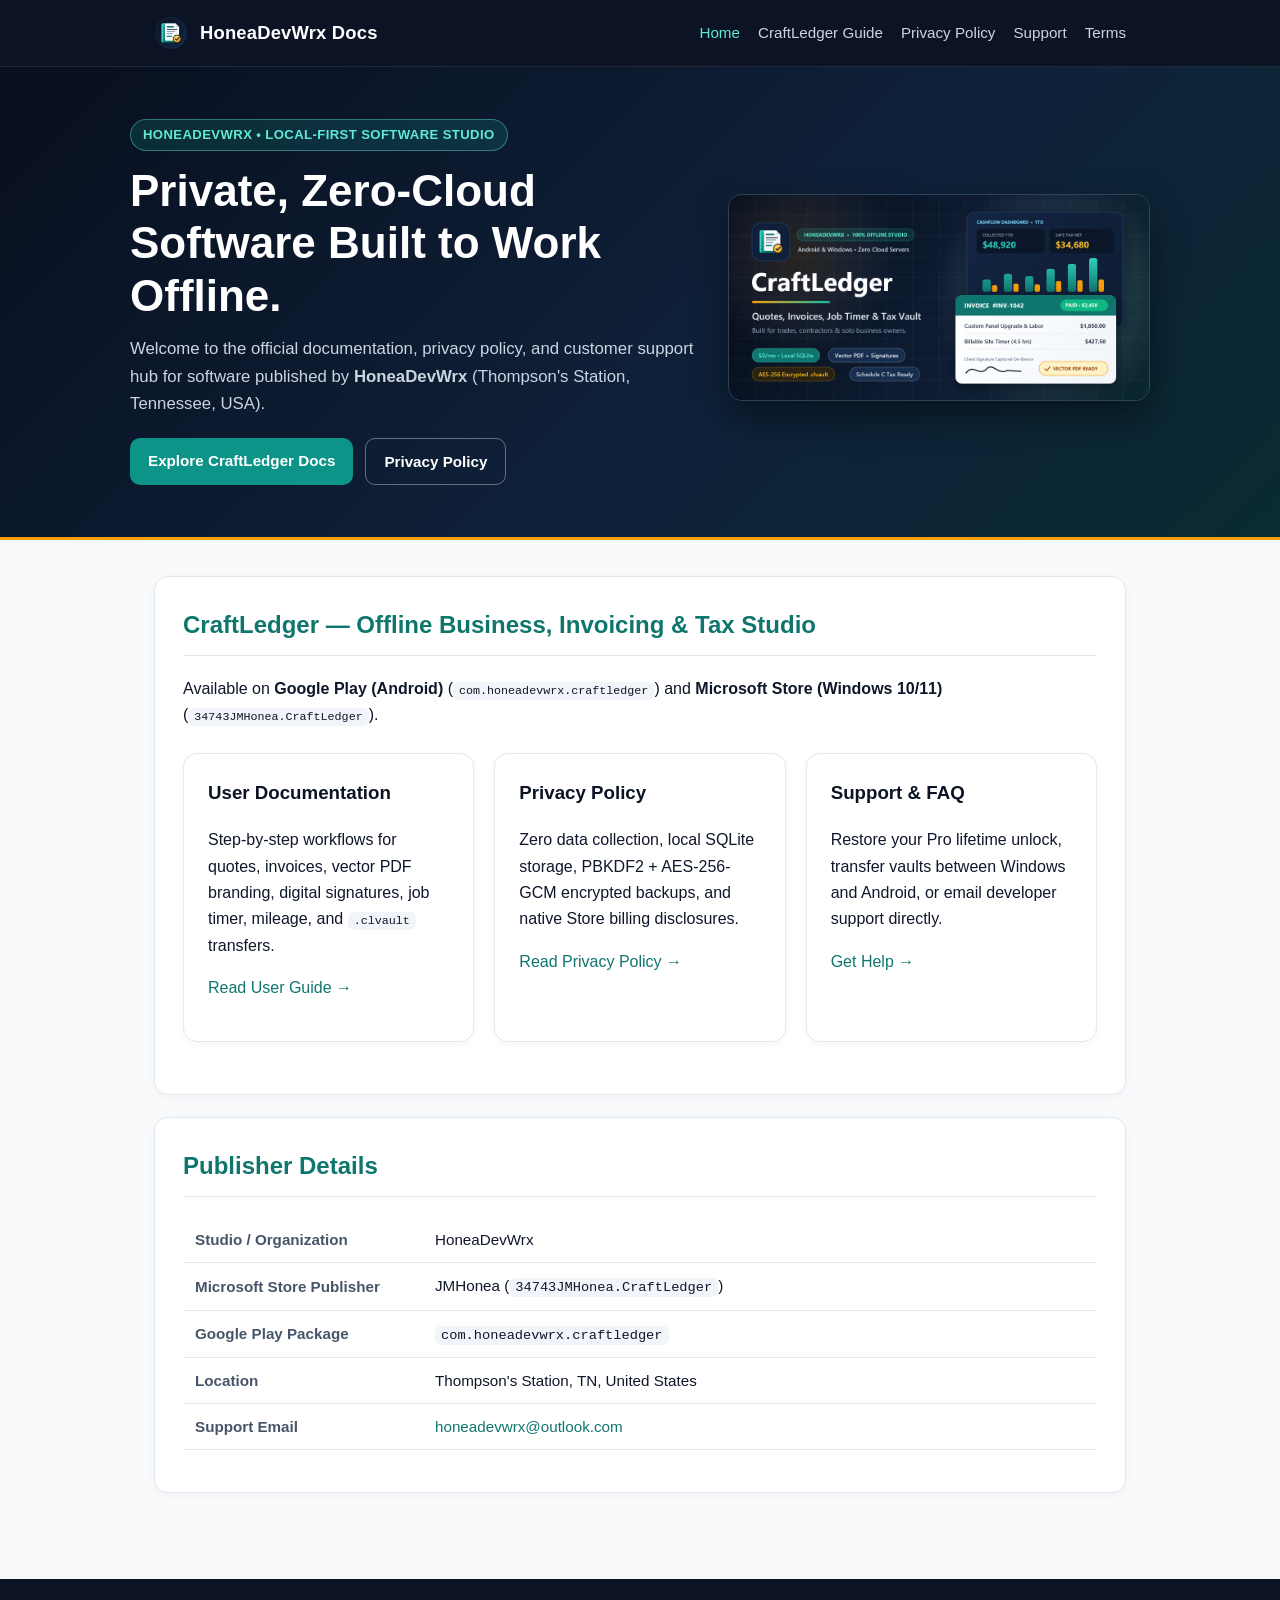
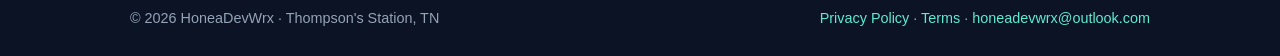
==== index.html @ 79455009 "Initial HoneaDevWrx documentation and CraftLedger privacy portal" ====
<!DOCTYPE html>
<html lang="en">
<head>
  <meta charset="utf-8" />
  <meta name="viewport" content="width=device-width, initial-scale=1" />
  <title>HoneaDevWrx — Documentation &amp; Privacy Hub</title>
  <link rel="stylesheet" href="assets/css/styles.css" />
</head>
<body>
  <header class="topbar">
    <div class="topbar-inner">
      <a class="brand" href="index.html">
        <img src="assets/images/craftledger-icon.png" alt="CraftLedger Logo" />
        <span>HoneaDevWrx Docs</span>
      </a>
      <nav class="nav-links">
        <a class="active" href="index.html">Home</a>
        <a href="craftledger/index.html">CraftLedger Guide</a>
        <a href="craftledger/privacy-policy.html">Privacy Policy</a>
        <a href="craftledger/support.html">Support</a>
        <a href="craftledger/terms.html">Terms</a>
      </nav>
    </div>
  </header>

  <section class="hero">
    <div class="hero-inner split">
      <div>
        <span class="badge">HoneaDevWrx &bull; Local-First Software Studio</span>
        <h1>Private, Zero-Cloud Software Built to Work Offline.</h1>
        <p>
          Welcome to the official documentation, privacy policy, and customer support hub for software published by
          <strong>HoneaDevWrx</strong> (Thompson's Station, Tennessee, USA).
        </p>
        <div class="btn-row">
          <a class="btn btn-primary" href="craftledger/index.html">Explore CraftLedger Docs</a>
          <a class="btn btn-outline" href="craftledger/privacy-policy.html">Privacy Policy</a>
        </div>
      </div>
      <div>
        <img class="hero-img" src="assets/images/craftledger-feature.png" alt="CraftLedger Offline Business Studio" />
      </div>
    </div>
  </section>

  <main class="container">
    <section class="section-card">
      <h2>CraftLedger &mdash; Offline Business, Invoicing &amp; Tax Studio</h2>
      <p>
        Available on <strong>Google Play (Android)</strong> (<code>com.honeadevwrx.craftledger</code>) and
        <strong>Microsoft Store (Windows 10/11)</strong> (<code>34743JMHonea.CraftLedger</code>).
      </p>
      <div class="grid">
        <div class="card">
          <h3>User Documentation</h3>
          <p>Step-by-step workflows for quotes, invoices, vector PDF branding, digital signatures, job timer, mileage, and <code>.clvault</code> transfers.</p>
          <p><a href="craftledger/index.html">Read User Guide &rarr;</a></p>
        </div>
        <div class="card">
          <h3>Privacy Policy</h3>
          <p>Zero data collection, local SQLite storage, PBKDF2 + AES-256-GCM encrypted backups, and native Store billing disclosures.</p>
          <p><a href="craftledger/privacy-policy.html">Read Privacy Policy &rarr;</a></p>
        </div>
        <div class="card">
          <h3>Support &amp; FAQ</h3>
          <p>Restore your Pro lifetime unlock, transfer vaults between Windows and Android, or email developer support directly.</p>
          <p><a href="craftledger/support.html">Get Help &rarr;</a></p>
        </div>
      </div>
    </section>

    <section class="section-card">
      <h2>Publisher Details</h2>
      <table class="meta-table">
        <tr><th>Studio / Organization</th><td>HoneaDevWrx</td></tr>
        <tr><th>Microsoft Store Publisher</th><td>JMHonea (<code>34743JMHonea.CraftLedger</code>)</td></tr>
        <tr><th>Google Play Package</th><td><code>com.honeadevwrx.craftledger</code></td></tr>
        <tr><th>Location</th><td>Thompson's Station, TN, United States</td></tr>
        <tr><th>Support Email</th><td><a href="mailto:honeadevwrx@outlook.com">honeadevwrx@outlook.com</a></td></tr>
      </table>
    </section>
  </main>

  <footer class="footer">
    <div class="footer-inner">
      <span>&copy; 2026 HoneaDevWrx &middot; Thompson's Station, TN</span>
      <span><a href="craftledger/privacy-policy.html">Privacy Policy</a> &middot; <a href="craftledger/terms.html">Terms</a> &middot; <a href="mailto:honeadevwrx@outlook.com">honeadevwrx@outlook.com</a></span>
    </div>
  </footer>
</body>
</html>
---- assets/css/styles.css ----
:root {
  --bg: #f8fafc;
  --surface: #ffffff;
  --navy: #0b1324;
  --navy-soft: #132238;
  --teal: #0d9488;
  --teal-dark: #0f766e;
  --teal-soft: #ccfbf1;
  --amber: #f59e0b;
  --amber-soft: #fef3c7;
  --text: #0f172a;
  --muted: #475569;
  --border: #e2e8f0;
  --radius: 14px;
}

* {
  box-sizing: border-box;
}

body {
  margin: 0;
  font-family: -apple-system, BlinkMacSystemFont, "Segoe UI", Roboto, Oxygen, Ubuntu, sans-serif;
  background: var(--bg);
  color: var(--text);
  line-height: 1.65;
}

a {
  color: var(--teal-dark);
  text-decoration: none;
}

a:hover {
  text-decoration: underline;
}

.topbar {
  background: var(--navy);
  color: #ffffff;
  border-bottom: 1px solid #1e293b;
}

.topbar-inner {
  max-width: 1020px;
  margin: 0 auto;
  padding: 16px 24px;
  display: flex;
  flex-wrap: wrap;
  align-items: center;
  justify-content: space-between;
  gap: 14px;
}

.brand {
  display: flex;
  align-items: center;
  gap: 12px;
  color: #ffffff;
  font-weight: 700;
  font-size: 1.15rem;
  letter-spacing: 0.2px;
}

.brand:hover {
  text-decoration: none;
}

.brand img {
  width: 34px;
  height: 34px;
  border-radius: 8px;
}

.nav-links {
  display: flex;
  flex-wrap: wrap;
  gap: 18px;
  font-size: 0.95rem;
}

.nav-links a {
  color: #cbd5e1;
  font-weight: 500;
}

.nav-links a:hover,
.nav-links a.active {
  color: #5eead4;
  text-decoration: none;
}

.hero {
  background: linear-gradient(135deg, #080f1e 0%, #0f213a 58%, #0a2b32 100%);
  color: #ffffff;
  padding: 52px 24px;
  border-bottom: 3px solid var(--amber);
}

.hero-inner {
  max-width: 1020px;
  margin: 0 auto;
  display: grid;
  grid-template-columns: 1fr;
  gap: 28px;
  align-items: center;
}

@media (min-width: 820px) {
  .hero-inner.split {
    grid-template-columns: 1.15fr 0.85fr;
  }
}

.badge {
  display: inline-block;
  background: rgba(20, 184, 166, 0.16);
  border: 1px solid rgba(94, 234, 212, 0.4);
  color: #5eead4;
  padding: 4px 12px;
  border-radius: 999px;
  font-size: 0.82rem;
  font-weight: 700;
  letter-spacing: 0.4px;
  text-transform: uppercase;
  margin-bottom: 14px;
}

.hero h1 {
  margin: 0 0 12px;
  font-size: clamp(1.9rem, 4vw, 2.75rem);
  line-height: 1.2;
}

.hero p {
  margin: 0 0 20px;
  color: #cbd5e1;
  font-size: 1.05rem;
}

.hero-img {
  width: 100%;
  max-width: 440px;
  border-radius: 14px;
  border: 1px solid rgba(148, 163, 184, 0.25);
  box-shadow: 0 16px 36px rgba(0, 0, 0, 0.45);
}

.btn-row {
  display: flex;
  flex-wrap: wrap;
  gap: 12px;
}

.btn {
  display: inline-block;
  padding: 10px 18px;
  border-radius: 10px;
  font-weight: 600;
  font-size: 0.95rem;
}

.btn-primary {
  background: var(--teal);
  color: #ffffff;
}

.btn-primary:hover {
  background: var(--teal-dark);
  text-decoration: none;
}

.btn-outline {
  border: 1px solid rgba(203, 213, 225, 0.45);
  color: #ffffff;
}

.btn-outline:hover {
  background: rgba(255, 255, 255, 0.08);
  text-decoration: none;
}

.container {
  max-width: 1020px;
  margin: 0 auto;
  padding: 36px 24px 64px;
}

.grid {
  display: grid;
  grid-template-columns: repeat(auto-fit, minmax(270px, 1fr));
  gap: 20px;
  margin: 24px 0;
}

.card {
  background: var(--surface);
  border: 1px solid var(--border);
  border-radius: var(--radius);
  padding: 24px;
  box-shadow: 0 2px 10px rgba(15, 23, 42, 0.04);
}

.card h2,
.card h3 {
  margin-top: 0;
  color: var(--navy);
}

.section-card {
  background: var(--surface);
  border: 1px solid var(--border);
  border-radius: var(--radius);
  padding: 28px;
  margin-bottom: 22px;
  box-shadow: 0 2px 10px rgba(15, 23, 42, 0.04);
}

.section-card h2 {
  margin-top: 0;
  color: var(--teal-dark);
  border-bottom: 1px solid var(--border);
  padding-bottom: 10px;
}

.callout {
  background: #f0fdfa;
  border-left: 4px solid var(--teal);
  padding: 16px 20px;
  border-radius: 0 10px 10px 0;
  margin: 18px 0;
}

.callout.amber {
  background: #fffbeb;
  border-left-color: var(--amber);
}

.meta-table {
  width: 100%;
  border-collapse: collapse;
  margin: 14px 0;
}

.meta-table th,
.meta-table td {
  text-align: left;
  padding: 10px 12px;
  border-bottom: 1px solid var(--border);
  font-size: 0.95rem;
}

.meta-table th {
  width: 240px;
  color: var(--muted);
  font-weight: 600;
}

code {
  background: #f1f5f9;
  color: #0f172a;
  padding: 2px 6px;
  border-radius: 6px;
  font-size: 0.9em;
}

.footer {
  background: var(--navy);
  color: #94a3b8;
  padding: 28px 24px;
  font-size: 0.9rem;
}

.footer-inner {
  max-width: 1020px;
  margin: 0 auto;
  display: flex;
  flex-wrap: wrap;
  justify-content: space-between;
  gap: 12px;
}

.footer a {
  color: #5eead4;
}

@media print {
  .topbar, .btn-row, .footer { display: none; }
  body { background: #ffffff; }
  .section-card, .card { box-shadow: none; }
}
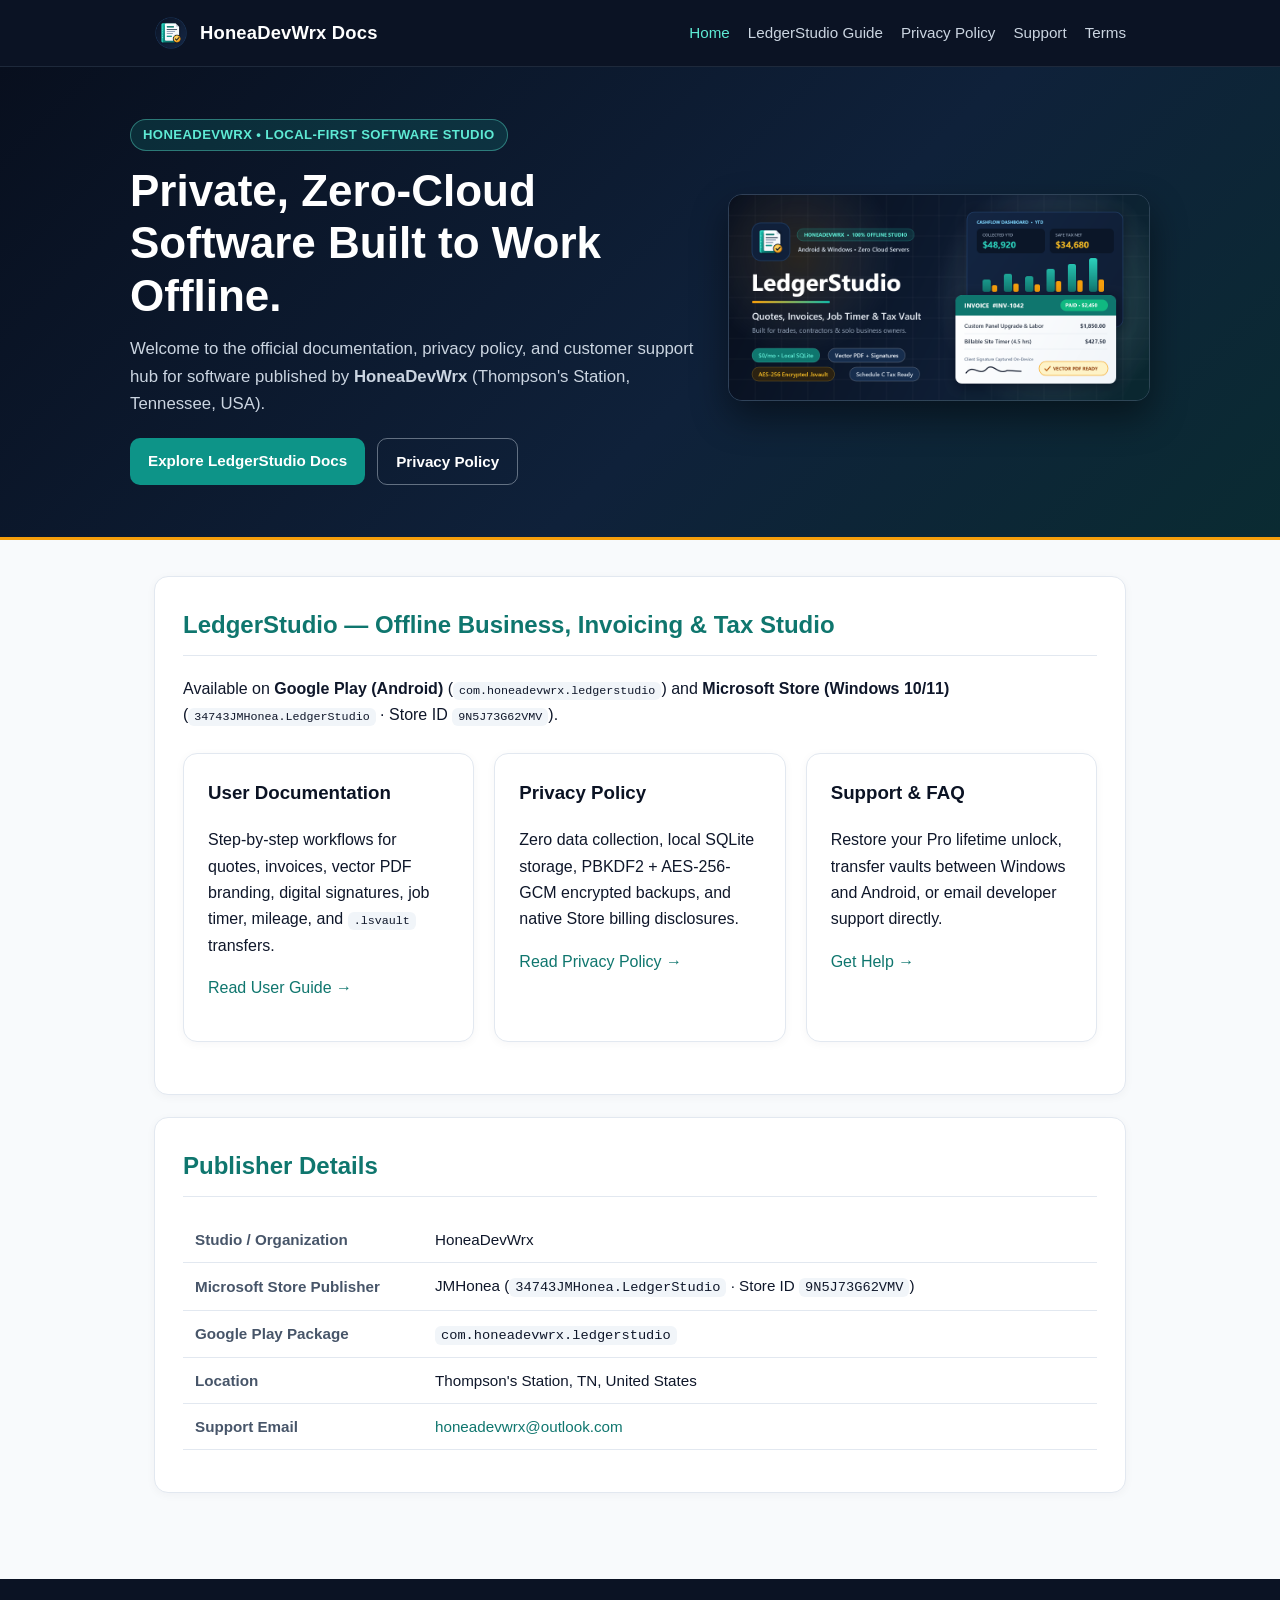
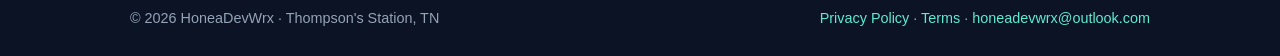
==== commit fcea1a47: "Rename product documentation and privacy portal to LedgerStudio" ====
--- a/index.html
+++ b/index.html
@@ -10,15 +10,15 @@
   <header class="topbar">
     <div class="topbar-inner">
       <a class="brand" href="index.html">
-        <img src="assets/images/craftledger-icon.png" alt="CraftLedger Logo" />
+        <img src="assets/images/ledgerstudio-icon.png" alt="LedgerStudio Logo" />
         <span>HoneaDevWrx Docs</span>
       </a>
       <nav class="nav-links">
         <a class="active" href="index.html">Home</a>
-        <a href="craftledger/index.html">CraftLedger Guide</a>
-        <a href="craftledger/privacy-policy.html">Privacy Policy</a>
-        <a href="craftledger/support.html">Support</a>
-        <a href="craftledger/terms.html">Terms</a>
+        <a href="ledgerstudio/index.html">LedgerStudio Guide</a>
+        <a href="ledgerstudio/privacy-policy.html">Privacy Policy</a>
+        <a href="ledgerstudio/support.html">Support</a>
+        <a href="ledgerstudio/terms.html">Terms</a>
       </nav>
     </div>
   </header>
@@ -33,38 +33,38 @@
           <strong>HoneaDevWrx</strong> (Thompson's Station, Tennessee, USA).
         </p>
         <div class="btn-row">
-          <a class="btn btn-primary" href="craftledger/index.html">Explore CraftLedger Docs</a>
-          <a class="btn btn-outline" href="craftledger/privacy-policy.html">Privacy Policy</a>
+          <a class="btn btn-primary" href="ledgerstudio/index.html">Explore LedgerStudio Docs</a>
+          <a class="btn btn-outline" href="ledgerstudio/privacy-policy.html">Privacy Policy</a>
         </div>
       </div>
       <div>
-        <img class="hero-img" src="assets/images/craftledger-feature.png" alt="CraftLedger Offline Business Studio" />
+        <img class="hero-img" src="assets/images/ledgerstudio-feature.png" alt="LedgerStudio Offline Business Studio" />
       </div>
     </div>
   </section>
 
   <main class="container">
     <section class="section-card">
-      <h2>CraftLedger &mdash; Offline Business, Invoicing &amp; Tax Studio</h2>
+      <h2>LedgerStudio &mdash; Offline Business, Invoicing &amp; Tax Studio</h2>
       <p>
-        Available on <strong>Google Play (Android)</strong> (<code>com.honeadevwrx.craftledger</code>) and
-        <strong>Microsoft Store (Windows 10/11)</strong> (<code>34743JMHonea.CraftLedger</code>).
+        Available on <strong>Google Play (Android)</strong> (<code>com.honeadevwrx.ledgerstudio</code>) and
+        <strong>Microsoft Store (Windows 10/11)</strong> (<code>34743JMHonea.LedgerStudio</code> &middot; Store ID <code>9N5J73G62VMV</code>).
       </p>
       <div class="grid">
         <div class="card">
           <h3>User Documentation</h3>
-          <p>Step-by-step workflows for quotes, invoices, vector PDF branding, digital signatures, job timer, mileage, and <code>.clvault</code> transfers.</p>
-          <p><a href="craftledger/index.html">Read User Guide &rarr;</a></p>
+          <p>Step-by-step workflows for quotes, invoices, vector PDF branding, digital signatures, job timer, mileage, and <code>.lsvault</code> transfers.</p>
+          <p><a href="ledgerstudio/index.html">Read User Guide &rarr;</a></p>
         </div>
         <div class="card">
           <h3>Privacy Policy</h3>
           <p>Zero data collection, local SQLite storage, PBKDF2 + AES-256-GCM encrypted backups, and native Store billing disclosures.</p>
-          <p><a href="craftledger/privacy-policy.html">Read Privacy Policy &rarr;</a></p>
+          <p><a href="ledgerstudio/privacy-policy.html">Read Privacy Policy &rarr;</a></p>
         </div>
         <div class="card">
           <h3>Support &amp; FAQ</h3>
           <p>Restore your Pro lifetime unlock, transfer vaults between Windows and Android, or email developer support directly.</p>
-          <p><a href="craftledger/support.html">Get Help &rarr;</a></p>
+          <p><a href="ledgerstudio/support.html">Get Help &rarr;</a></p>
         </div>
       </div>
     </section>
@@ -73,8 +73,8 @@
       <h2>Publisher Details</h2>
       <table class="meta-table">
         <tr><th>Studio / Organization</th><td>HoneaDevWrx</td></tr>
-        <tr><th>Microsoft Store Publisher</th><td>JMHonea (<code>34743JMHonea.CraftLedger</code>)</td></tr>
-        <tr><th>Google Play Package</th><td><code>com.honeadevwrx.craftledger</code></td></tr>
+        <tr><th>Microsoft Store Publisher</th><td>JMHonea (<code>34743JMHonea.LedgerStudio</code> &middot; Store ID <code>9N5J73G62VMV</code>)</td></tr>
+        <tr><th>Google Play Package</th><td><code>com.honeadevwrx.ledgerstudio</code></td></tr>
         <tr><th>Location</th><td>Thompson's Station, TN, United States</td></tr>
         <tr><th>Support Email</th><td><a href="mailto:honeadevwrx@outlook.com">honeadevwrx@outlook.com</a></td></tr>
       </table>
@@ -84,7 +84,7 @@
   <footer class="footer">
     <div class="footer-inner">
       <span>&copy; 2026 HoneaDevWrx &middot; Thompson's Station, TN</span>
-      <span><a href="craftledger/privacy-policy.html">Privacy Policy</a> &middot; <a href="craftledger/terms.html">Terms</a> &middot; <a href="mailto:honeadevwrx@outlook.com">honeadevwrx@outlook.com</a></span>
+      <span><a href="ledgerstudio/privacy-policy.html">Privacy Policy</a> &middot; <a href="ledgerstudio/terms.html">Terms</a> &middot; <a href="mailto:honeadevwrx@outlook.com">honeadevwrx@outlook.com</a></span>
     </div>
   </footer>
 </body>
